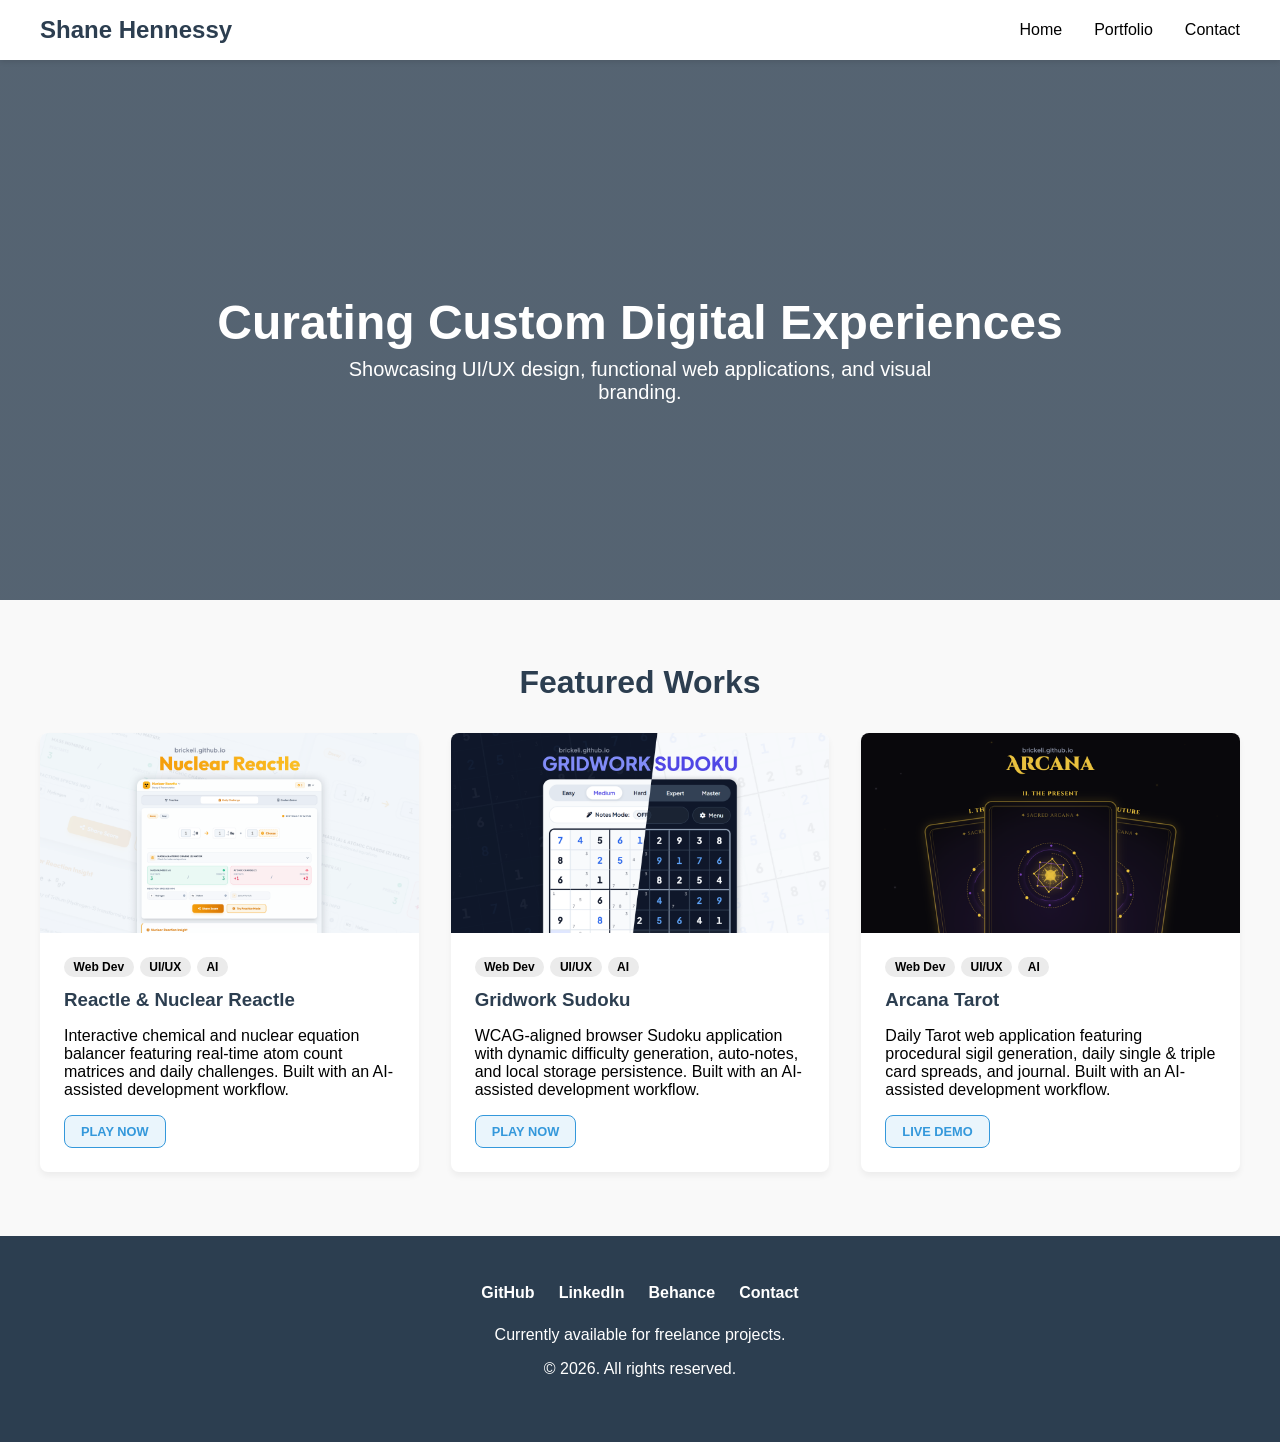
==== index.html @ 6e8be94a "Portfolio Site update" ====
<!DOCTYPE html>
<html lang="en">
<head>
    <meta charset="UTF-8">
    <meta name="viewport" content="width=device-width, initial-scale=1.0">
    <title>Shane Hennessy Portfolio | UI/UX & Design Research Development</title>
    <link rel="stylesheet" href="./css/style.css">
</head>
<body>

    <!-- 1. Navigation Bar -->
    <header>
        <div id="nav-placeholder"></div>
    </header>

    <!-- 2. Hero Area -->
    <section id="home" class="hero">
        <div class="hero-content">
            <h1>Curating Custom Digital Experiences</h1>
            <p>Showcasing UI/UX design, functional web applications, and visual branding.</p>
        </div>
    </section>

    <!-- 3. Portfolio Grid -->
    <section id="portfolio" class="portfolio-section">
        <h2>Featured Works</h2>
        <div class="portfolio-grid" id="portfolio-grid" data-featured-only="true"></div>
        <!-- Reusable Card Template -->
        <template id="portfolio-card-template">
          <article class="portfolio-card">
            <div class="card-media" role="img" aria-label=""></div>
            <div class="card-content">
              <ul class="card-tags" aria-label="Project categories"></ul>
              <h3 class="card-title"></h3>
              <p class="card-description"></p>
              <div class="card-actions">
                <a href="" class="btn btn-primary" target="_blank" rel="noopener noreferrer"></a>
                <a href="" class="btn btn-secondary" target="_blank" rel="noopener noreferrer"></a>
              </div>
            </div>
          </article>
        </template>
      </section>

    <!-- 4. Footer -->
    <footer id="contact">
       <div id="footer-placeholder"></div>
    </footer>
<script type="module" src="./main.js"></script>
</body>
</html>
---- css/style.css ----
/* Base Styles & Accessibility */
:root {
    --primary-color: 44 62 80;
    --accent-color: 52 152 219;
    --text-color: 51 51 51;
    --bg-color: 249 249 249;
    --surface-pill: 235 235 235;
}

body {
    font-family: -apple-system, BlinkMacSystemFont, "Segoe UI", Roboto, Helvetica, Arial, sans-serif;
    margin: 0;
    padding: 0;
    color: rgb(var(--text-color))
    line-height: 1.6;
    background-color: rgb(var(--bg-color))
}

a {
    text-decoration: none;
    color: rgb(var(--text-color))
    transition: color 0.3s ease;
}

a:hover, a:focus {
    color: rgb(var(--accent-color))
}
button.text-btn {
    display: block;
    margin: 30px auto;
    background: transparent;
    border: none;
    padding: 8px;
    color: rgb(var(--text-color))
    font-size: 16px;
    font-weight: 600;
    cursor: pointer;
    position: relative;
    transition: color 0.2s ease;
}
button.text-btn:hover {
  color: rgb(var(--accent-color))
}

/* 1. Navigation Bar */
header {
    background-color: #fff;
    box-shadow: 0 2px 5px rgba(0,0,0,0.1);
    position: sticky;
    top: 0;
    z-index: 100;
}

nav {
    display: flex;
    justify-content: space-between;
    align-items: center;
    max-width: 1200px;
    margin: 0 auto;
    padding: 1rem 2rem;
}

.logo {
    font-size: 1.5rem;
    font-weight: bold;
    color: rgb(var(--primary-color));
}

nav ul {
    list-style: none;
    display: flex;
    gap: 2rem;
    margin: 0;
    padding: 0;
}

/* 2. Hero Section */
.hero {
    /* Replace the URL with your actual background image */
    background: linear-gradient(rgba(44, 62, 80, 0.8), rgba(44, 62, 80, 0.8));
    height: 60vh;
    min-height: 400px;
    display: flex;
    align-items: center;
    justify-content: center;
    text-align: center;
    color: #fff;
    padding: 0 2rem;
}

.hero-content h1 {
    font-size: 3rem;
    margin-bottom: 0.5rem;
}

.hero-content p {
    font-size: 1.25rem;
    max-width: 600px;
    margin: 0 auto;
}

/* Banner Section */
.banner {
    /* Replace the URL with your actual background image */
    background: linear-gradient(rgba(44, 62, 80, 0.8), rgba(44, 62, 80, 0.8));
    height: 30vh;
    min-height: 250px;
    display: flex;
    align-items: center;
    justify-content: center;
    text-align: center;
    color: #fff;
    padding: 0 2rem;
}

.banner-content h1 {
    font-size: 3rem;
    margin-top: 5px;
    margin-bottom: 0.5rem;
}

.banner-content p {
    font-size: 1.25rem;
    max-width: 600px;
    margin: 0 auto;
}

/* 3. Portfolio Grid (3 Columns, 2 Rows) */
.portfolio-section {
    max-width: 1200px;
    margin: 4rem auto;
    padding: 0 2rem;
}

.portfolio-section h2 {
    text-align: center;
    font-size: 2rem;
    margin-bottom: 2rem;
    color: rgb(var(--primary-color));
}

.portfolio-grid {
    display: grid;
    grid-template-columns: repeat(1, 1fr);
    gap: 2rem;
}

.portfolio-card {
    background: #fff;
    border-radius: 8px;
    overflow: hidden;
    box-shadow: 0 4px 6px rgba(0,0,0,0.05);
    transition: transform 0.3s ease;
}

.portfolio-card:hover {
    transform: translateY(-5px);
}

.card-media {
    height: 200px;
    width: 100%;
    aspect-ratio: 16 / 10;
    background-color: #ddd;
    background-position: center top;
    background-size: cover;
}

.card-content {
    padding: 1.5rem;
}

.card-content h3 {
    margin: 0 0 0.5rem 0;
    color: rgb(var(--primary-color));
}

.filter-bar {
  display: flex;
  flex-wrap: wrap;
  gap: 0.5rem;
  margin-bottom: 1.5rem;
}

.filter-btn[aria-pressed="true"] {
  background-color: rgb(var(--accent-color, #111));
  color: rgb(var(--accent-contrast, #fff));
}

.card-tags {
  display: flex;
  flex-wrap: wrap;
  gap: 0.375rem;
  list-style: none;
  padding: 0;
  margin: 0 0 0.75rem;
}

.tag-pill {
  font-size: 0.75rem;
  font-weight: 600;
  padding: 0.2rem 0.6rem;
  border-radius: 999px;
  background: rgb(var(--surface-pill));
}

.visually-hidden {
  position: absolute;
  width: 1px;
  height: 1px;
  overflow: hidden;
  clip: rect(0 0 0 0);
  white-space: nowrap;
}

.card-actions {
    display: flex;
    flex-direction: row;
    gap: 1rem;
    align-items: center;
}

.btn-primary {
    background-color: rgb(var(--accent-color) / 0.1);
    border: 1px solid rgb(var(--accent-color));
    color: rgb(var(--accent-color));
    font-weight: 700;
    padding: .5rem 1rem;
    border-radius: 8px;
    font-size: 0.8rem;
    text-transform: uppercase;
}

@media (min-width: 620px) {
  .portfolio-grid {
    grid-template-columns: repeat(2, 1fr);
  }
}

@media (min-width: 769px) {
  .portfolio-grid {
    grid-template-columns: repeat(3, 1fr);
  }
}






/* Contact */
.contact {
    max-width: 1200px;
    margin: 4rem auto;
    padding: 0 2rem;
    display: flex;
    flex-direction: column;
}

.about {
  flex:1;
}
.contact-form {
  flex:2;
}

@media (min-width: 620px) {
  .contact {
    flex-direction: row;
  }
}
@media (min-width: 769px) {
  .about, .contact-form {
    flex:1;
  }
}

/* Footer */
footer {
    background-color: rgb(var(--primary-color));
    color: #fff;
    text-align: center;
    padding: 3rem 2rem;
    margin-top: 4rem;
}

.social-links {
    display: flex;
    justify-content: center;
    gap: 1.5rem;
    margin-bottom: 1.5rem;
}

.social-links a {
    color: #fff;
    font-weight: bold;
}

/* Mobile Responsiveness for Navigation */
@media (max-width: 768px) {
    nav {
        flex-direction: column;
        gap: 1rem;
    }
    nav ul {
        flex-wrap: wrap;
        justify-content: center;
    }
    .hero-content h1 {
        font-size: 2rem;
    }
}
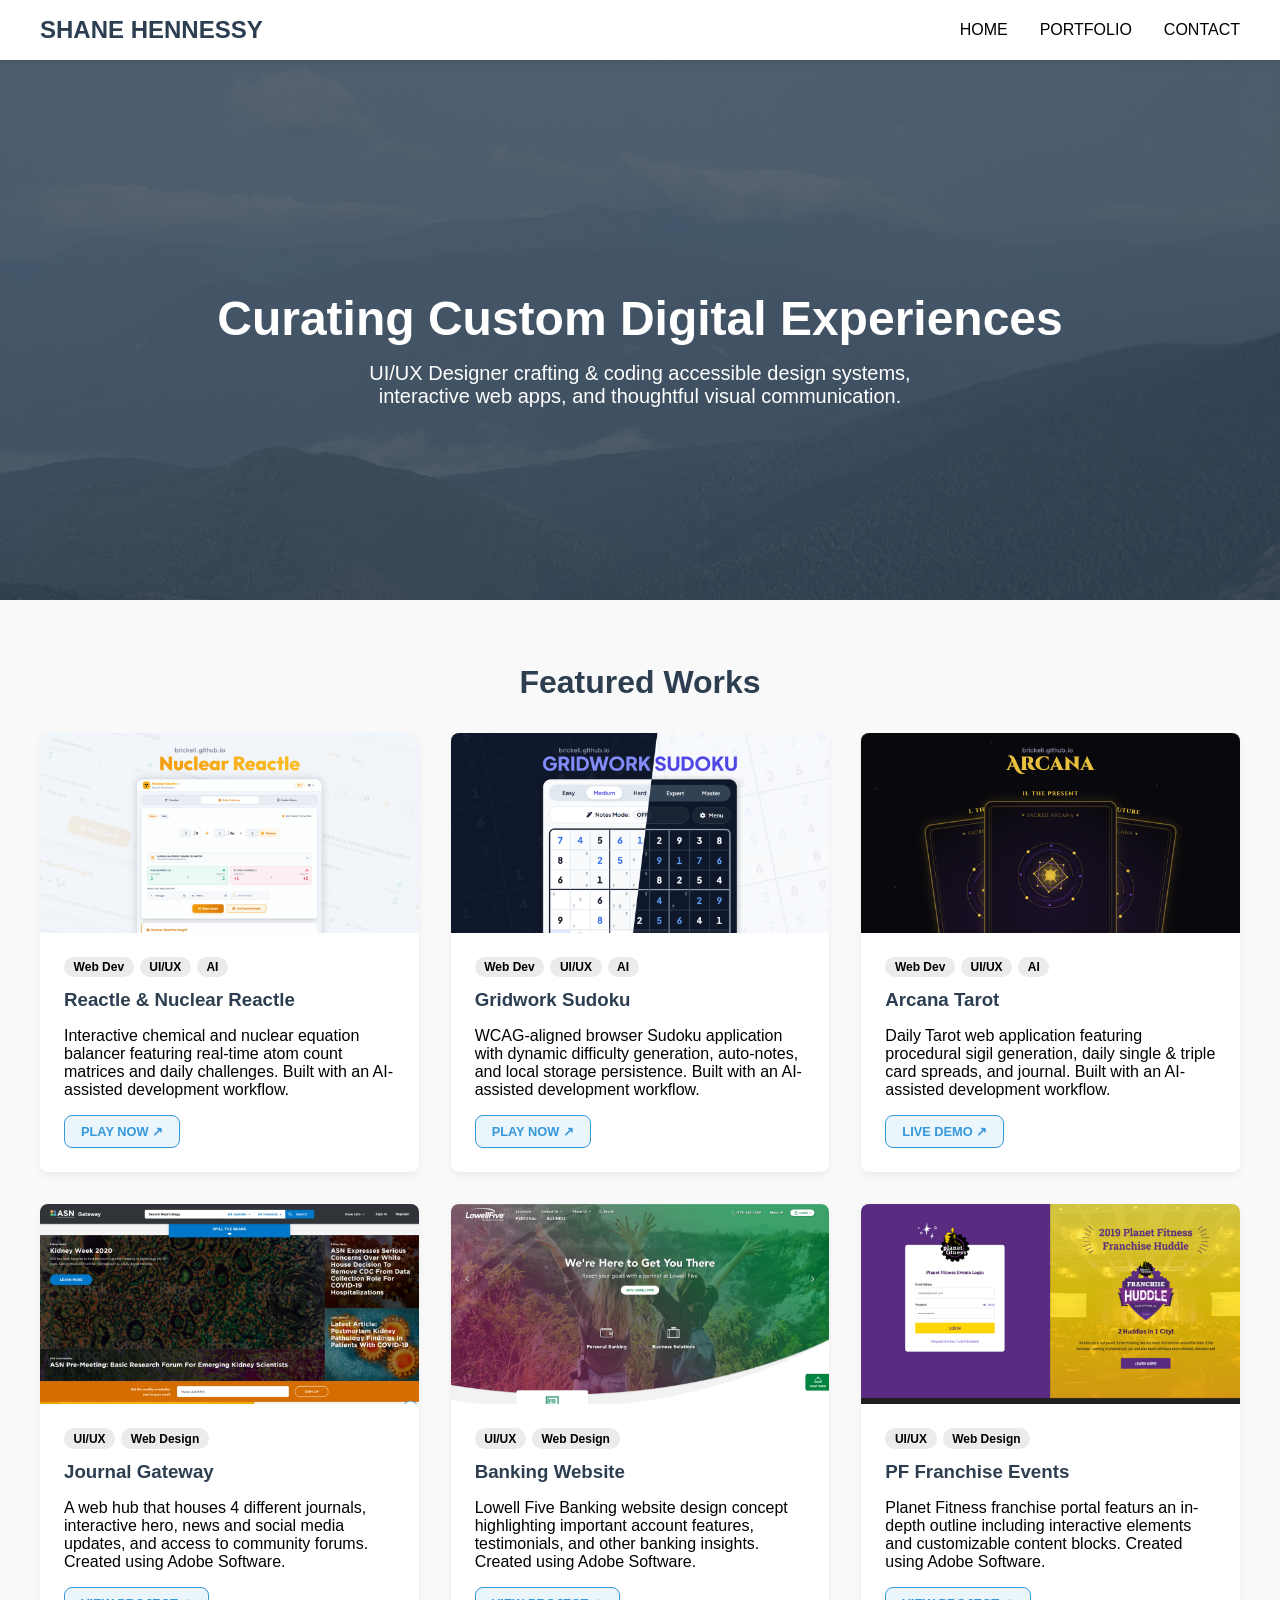
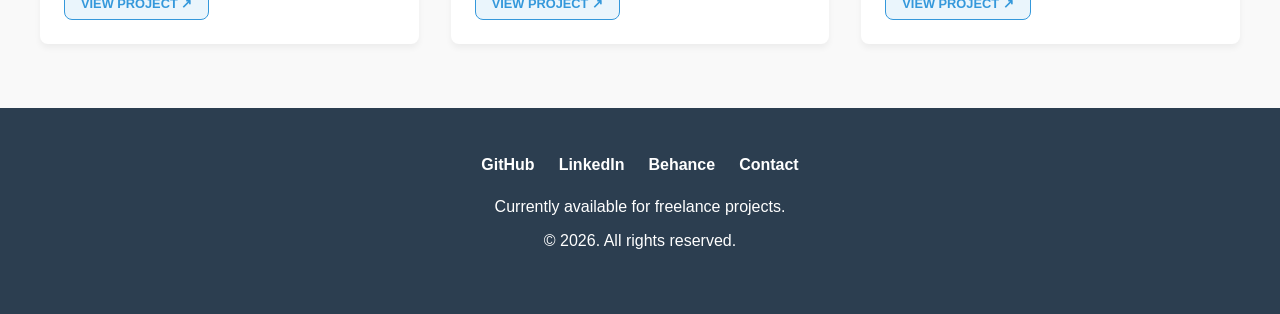
==== commit 37433b1d: "Portfolio Entries, SEO" ====
--- a/index.html
+++ b/index.html
@@ -2,9 +2,52 @@
 <html lang="en">
 <head>
     <meta charset="UTF-8">
+    <link rel="stylesheet" href="./css/style.css">
+    <link rel="icon" type="image/svg+xml" href="favicon.svg">
     <meta name="viewport" content="width=device-width, initial-scale=1.0">
-    <title>Shane Hennessy Portfolio | UI/UX & Design Research Development</title>
-    <link rel="stylesheet" href="./css/style.css">
+    <title>Shane Hennessy | Front-End Developer & UI/UX Designer</title>
+    <meta name="title" content="Shane Hennessy | UI/UX Designer & Front-End Web Developer">
+    <meta name="description" content="Portfolio of Shane Hennessy, a UI/UX Designer, Front-End Web Developer, and Graphic Designer specializing in WCAG accessibility, responsive design systems, and interactive web applications.">
+    <meta name="author" content="Shane Hennessy">
+    <link rel="canonical" href="https://brickeli.github.io/shenn.github.io/">
+
+    <!-- Open Graph / LinkedIn / Facebook -->
+    <meta property="og:type" content="website">
+    <meta property="og:url" content="https://brickeli.github.io/shenn.github.io/">
+    <meta property="og:title" content="Shane Hennessy | UI/UX Designer & Front-End Web Developer">
+    <meta property="og:description" content="Accessible design systems, interactive JavaScript web apps, and thoughtful visual communication.">
+    <meta property="og:image" content="https://brickeli.github.io/shenn.github.io/assets/thumbnails/og-preview.jpg">
+    <meta property="og:image:width" content="1200">
+    <meta property="og:image:height" content="630">
+
+    <!-- X (Twitter) Card -->
+    <meta name="twitter:card" content="summary_large_image">
+    <meta name="twitter:url" content="https://brickeli.github.io/shenn.github.io/">
+    <meta name="twitter:title" content="Shane Hennessy | UI/UX Designer & Front-End Web Developer">
+    <meta name="twitter:description" content="Accessible design systems, interactive JavaScript web apps, and thoughtful visual communication.">
+    <meta name="twitter:image" content="https://brickeli.github.io/shenn.github.io/assets/thumbnails/og-preview.jpg">
+    <script type="application/ld+json">
+      {
+        "@context": "https://schema.org",
+        "@type": "Person",
+        "name": "Shane Hennessy",
+        "url": "https://brickeli.github.io/shenn.github.io/",
+        "jobTitle": "Front-End Web Developer & UI/UX Designer",
+        "description": "Front-End Web Developer, UI/UX Designer, and Graphic Designer building WCAG-accessible interfaces and interactive web applications.",
+        "knowsAbout": [
+          "Front-End Web Development",
+          "UI/UX Design",
+          "WCAG Web Accessibility",
+          "Graphic Design",
+          "JavaScript (ES6+)",
+          "HTML5 & CSS3",
+          "Responsive Design Systems"
+        ],
+        "sameAs": [
+          "https://github.com/brickeli"
+        ]
+      }
+    </script>
 </head>
 <body>
 
@@ -17,7 +60,7 @@
     <section id="home" class="hero">
         <div class="hero-content">
             <h1>Curating Custom Digital Experiences</h1>
-            <p>Showcasing UI/UX design, functional web applications, and visual branding.</p>
+            <p>UI/UX Designer crafting & coding accessible design systems, interactive web apps, and thoughtful visual communication.</p>
         </div>
     </section>
 
--- a/css/style.css
+++ b/css/style.css
@@ -76,8 +76,11 @@
 
 /* 2. Hero Section */
 .hero {
-    /* Replace the URL with your actual background image */
-    background: linear-gradient(rgba(44, 62, 80, 0.8), rgba(44, 62, 80, 0.8));
+    background-image:
+        linear-gradient(rgba(44, 62, 80, 0.8), rgba(44, 62, 80, 0.8)),
+        url("../assets/backgrounds/hero-bg.jpg");
+    background-size: cover;
+    background-position: center;
     height: 60vh;
     min-height: 400px;
     display: flex;
@@ -90,7 +93,7 @@
 
 .hero-content h1 {
     font-size: 3rem;
-    margin-bottom: 0.5rem;
+    margin-bottom: 1rem;
 }
 
 .hero-content p {
@@ -114,13 +117,13 @@
 }
 
 .banner-content h1 {
-    font-size: 3rem;
+    font-size: 2.5rem;
     margin-top: 5px;
     margin-bottom: 0.5rem;
 }
 
 .banner-content p {
-    font-size: 1.25rem;
+    font-size: 1rem;
     max-width: 600px;
     margin: 0 auto;
 }
@@ -229,6 +232,10 @@
     border-radius: 8px;
     font-size: 0.8rem;
     text-transform: uppercase;
+}
+
+.btn-primary:hover {
+    background-color: rgb(var(--accent-color) / 0.25);
 }
 
 @media (min-width: 620px) {
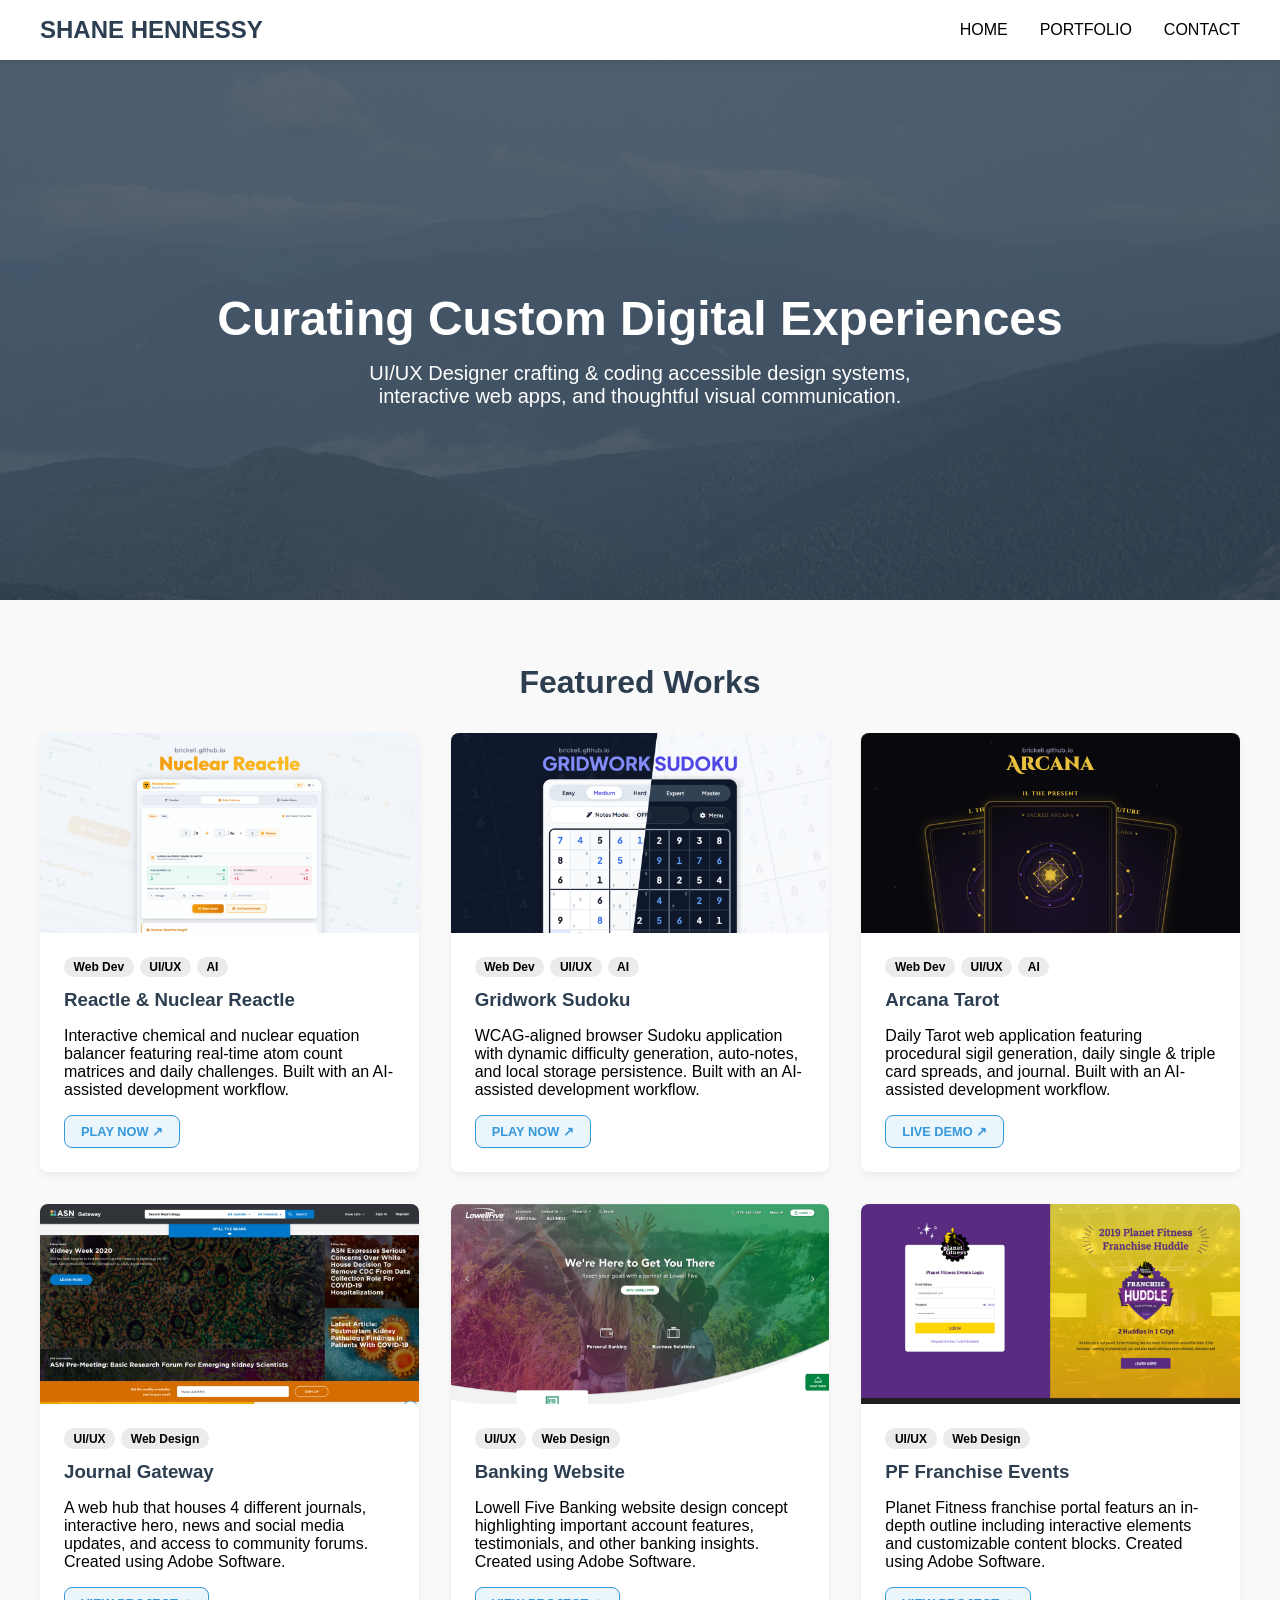
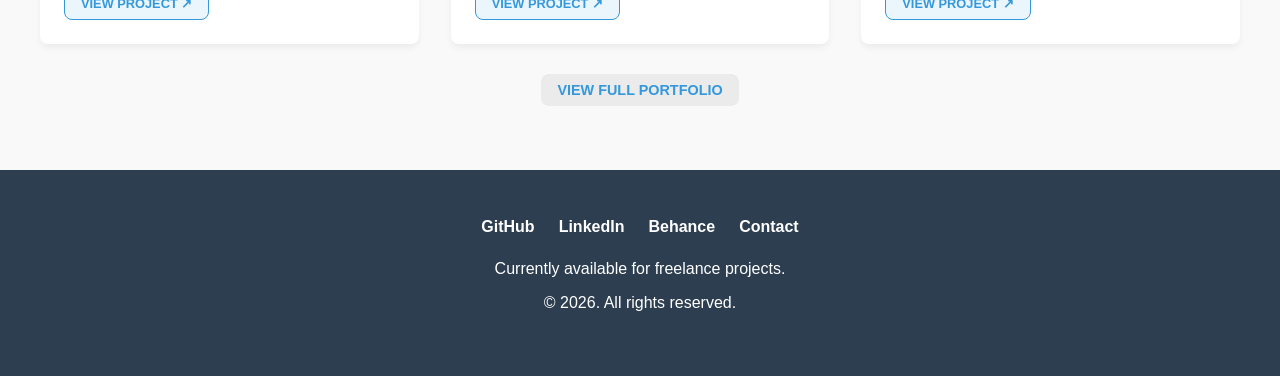
==== commit ba225278: "Contact Updates" ====
--- a/index.html
+++ b/index.html
@@ -5,7 +5,7 @@
     <link rel="stylesheet" href="./css/style.css">
     <link rel="icon" type="image/svg+xml" href="favicon.svg">
     <meta name="viewport" content="width=device-width, initial-scale=1.0">
-    <title>Shane Hennessy | Front-End Developer & UI/UX Designer</title>
+    <title>Shane Hennessy | UI/UX Designer & Front-End Developer</title>
     <meta name="title" content="Shane Hennessy | UI/UX Designer & Front-End Web Developer">
     <meta name="description" content="Portfolio of Shane Hennessy, a UI/UX Designer, Front-End Web Developer, and Graphic Designer specializing in WCAG accessibility, responsive design systems, and interactive web applications.">
     <meta name="author" content="Shane Hennessy">
@@ -16,7 +16,7 @@
     <meta property="og:url" content="https://brickeli.github.io/shenn.github.io/">
     <meta property="og:title" content="Shane Hennessy | UI/UX Designer & Front-End Web Developer">
     <meta property="og:description" content="Accessible design systems, interactive JavaScript web apps, and thoughtful visual communication.">
-    <meta property="og:image" content="https://brickeli.github.io/shenn.github.io/assets/thumbnails/og-preview.jpg">
+    <meta property="og:image" content="https://brickeli.github.io/shenn.github.io/assets/thumbnails/og-preview.png">
     <meta property="og:image:width" content="1200">
     <meta property="og:image:height" content="630">
 
@@ -25,7 +25,7 @@
     <meta name="twitter:url" content="https://brickeli.github.io/shenn.github.io/">
     <meta name="twitter:title" content="Shane Hennessy | UI/UX Designer & Front-End Web Developer">
     <meta name="twitter:description" content="Accessible design systems, interactive JavaScript web apps, and thoughtful visual communication.">
-    <meta name="twitter:image" content="https://brickeli.github.io/shenn.github.io/assets/thumbnails/og-preview.jpg">
+    <meta name="twitter:image" content="https://brickeli.github.io/shenn.github.io/assets/thumbnails/og-preview.png">
     <script type="application/ld+json">
       {
         "@context": "https://schema.org",
@@ -83,6 +83,7 @@
             </div>
           </article>
         </template>
+        <button type="page-button" class="text-btn"><a href="./portfolio.html" rel="noopener noreferrer">VIEW FULL PORTFOLIO</a></button>
       </section>
 
     <!-- 4. Footer -->
--- a/css/style.css
+++ b/css/style.css
@@ -7,6 +7,11 @@
     --surface-pill: 235 235 235;
 }
 
+html {
+  -webkit-text-size-adjust: none;
+  text-size-adjust: none;
+}
+
 body {
     font-family: -apple-system, BlinkMacSystemFont, "Segoe UI", Roboto, Helvetica, Arial, sans-serif;
     margin: 0;
@@ -16,6 +21,38 @@
     background-color: rgb(var(--bg-color))
 }
 
+input, button, textarea, select {
+  font: inherit;
+}
+
+h1, h2, h3, h4, h5, h6 {
+  text-wrap: balance;
+  overflow-wrap: break-word;
+}
+
+p {
+  text-wrap: pretty;
+  overflow-wrap: break-word;
+}
+
+button.text-btn {
+    display: block;
+    margin: 30px auto;
+    background-color: rgb(var(--surface-pill));
+    border: none;
+    padding: .5rem 1rem;
+    color: rgb(var(--accent-color));
+    font-size: 0.9rem;
+    font-weight: 600;
+    cursor: pointer;
+    position: relative;
+    transition: all 0.2s ease;
+    border-radius: 8px;
+}
+button.text-btn:hover {
+  background-color: rgb(var(--accent-color) / 0.15);
+}
+
 a {
     text-decoration: none;
     color: rgb(var(--text-color))
@@ -24,22 +61,6 @@
 
 a:hover, a:focus {
     color: rgb(var(--accent-color))
-}
-button.text-btn {
-    display: block;
-    margin: 30px auto;
-    background: transparent;
-    border: none;
-    padding: 8px;
-    color: rgb(var(--text-color))
-    font-size: 16px;
-    font-weight: 600;
-    cursor: pointer;
-    position: relative;
-    transition: color 0.2s ease;
-}
-button.text-btn:hover {
-  color: rgb(var(--accent-color))
 }
 
 /* 1. Navigation Bar */
@@ -128,7 +149,7 @@
     margin: 0 auto;
 }
 
-/* 3. Portfolio Grid (3 Columns, 2 Rows) */
+/* 3. Portfolio Grid */
 .portfolio-section {
     max-width: 1200px;
     margin: 4rem auto;
@@ -267,18 +288,31 @@
 .about {
   flex:1;
 }
+
+.contact span {
+  font-weight: 700;
+}
+
+.intro {
+  border-bottom: 1px solid rgb(var(--surface-pill));
+  margin-bottom: 1rem;
+}
+
+
+.details p {
+  font-size: 0.85rem;
+  margin-bottom: 0.75rem;
+  margin-top:0;
+}
+
+
 .contact-form {
   flex:2;
 }
 
-@media (min-width: 620px) {
+@media (min-width: 700px) {
   .contact {
     flex-direction: row;
-  }
-}
-@media (min-width: 769px) {
-  .about, .contact-form {
-    flex:1;
   }
 }
 
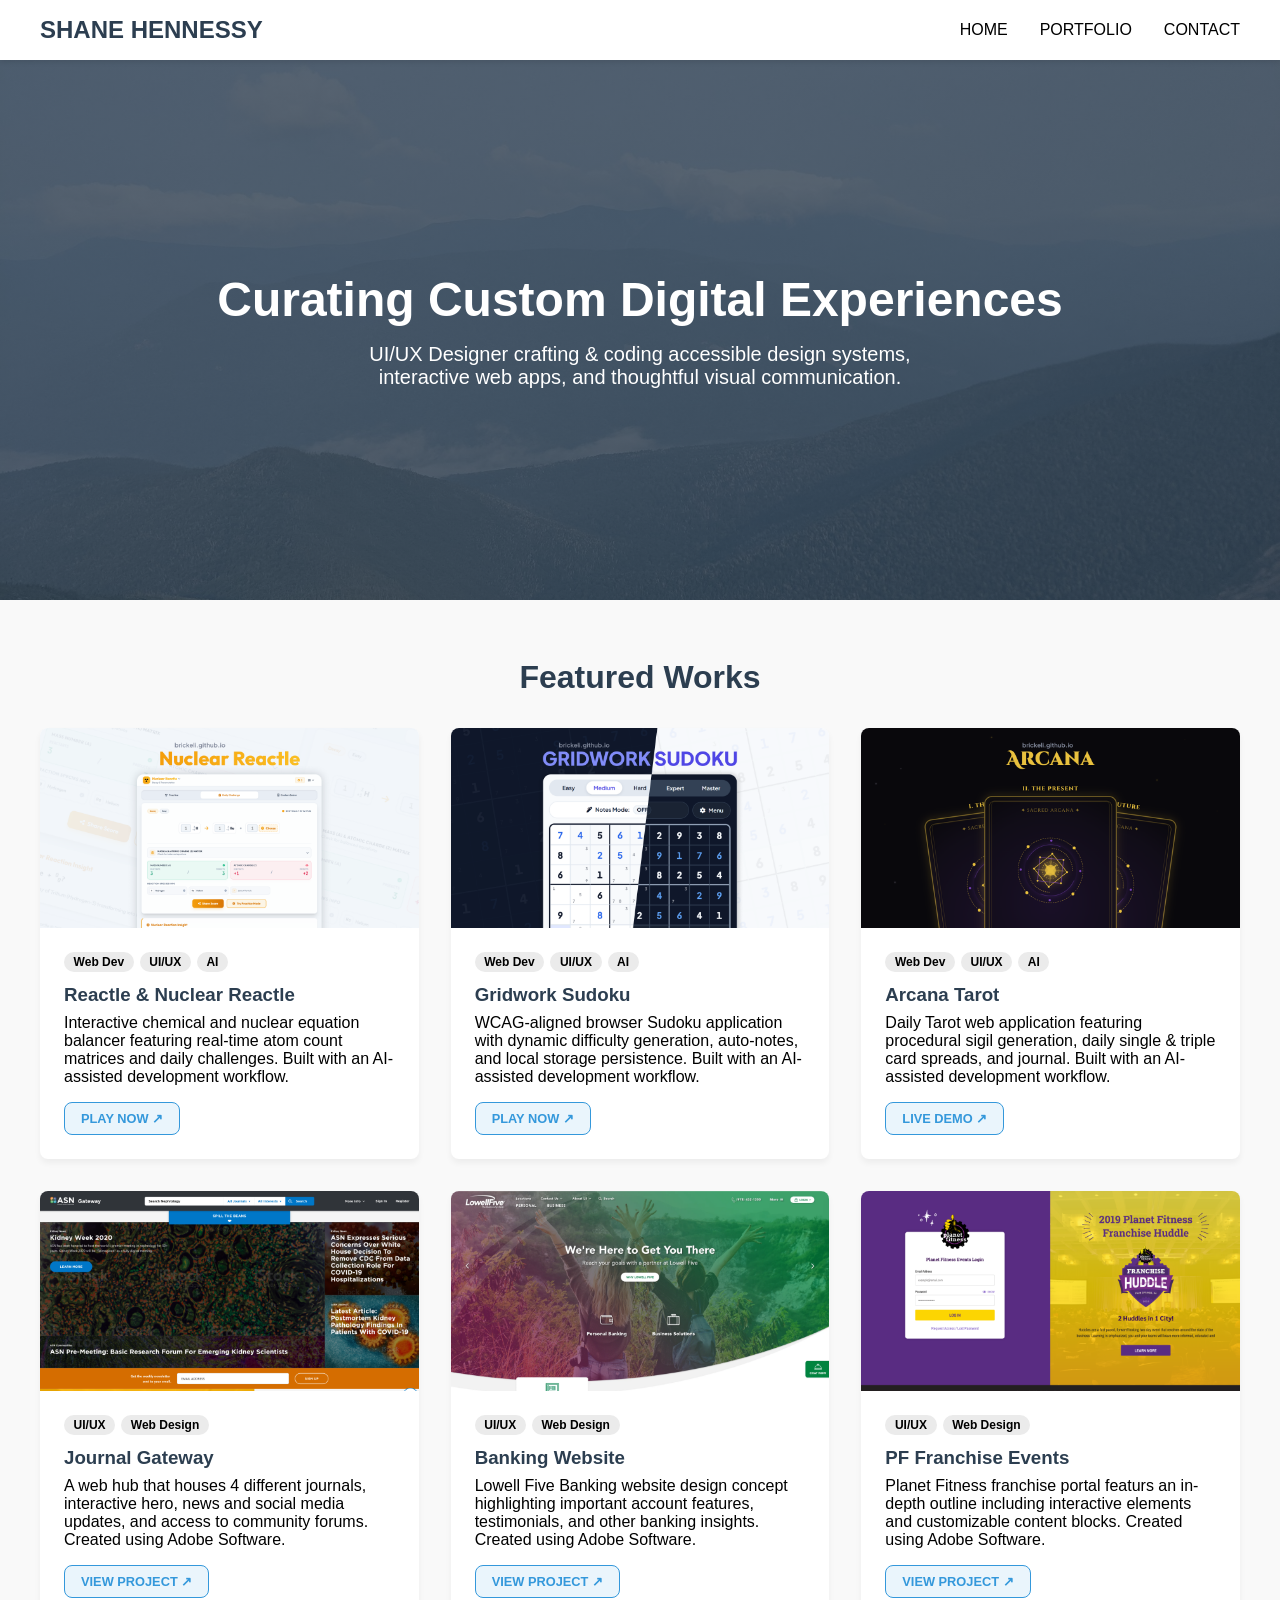
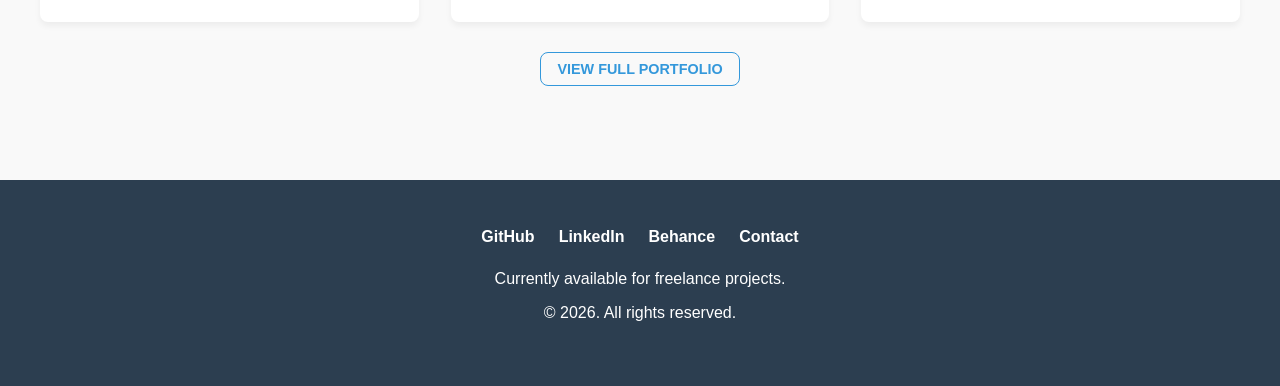
==== commit ee22e83d: "Content & Details update" ====
--- a/index.html
+++ b/index.html
@@ -65,7 +65,7 @@
     </section>
 
     <!-- 3. Portfolio Grid -->
-    <section id="portfolio" class="portfolio-section">
+    <section id="portfolio" class="content">
         <h2>Featured Works</h2>
         <div class="portfolio-grid" id="portfolio-grid" data-featured-only="true"></div>
         <!-- Reusable Card Template -->
--- a/css/style.css
+++ b/css/style.css
@@ -5,6 +5,7 @@
     --text-color: 51 51 51;
     --bg-color: 249 249 249;
     --surface-pill: 235 235 235;
+    --white: 255 255 255;
 }
 
 html {
@@ -30,20 +31,32 @@
   overflow-wrap: break-word;
 }
 
+h1 {
+    font-size: 3rem;
+    margin: 0 0 1rem 0;
+}
+
+h2 {
+    font-size: 2rem;
+    margin-bottom: 2rem;
+    color: rgb(var(--primary-color));
+}
+
 p {
   text-wrap: pretty;
   overflow-wrap: break-word;
+  margin: 0 0 1rem 0;
 }
 
 button.text-btn {
     display: block;
     margin: 30px auto;
-    background-color: rgb(var(--surface-pill));
-    border: none;
+    background-color: rgb(var(--accent-color) / 0);
+    border: 1px solid rgb(var(--accent-color));
     padding: .5rem 1rem;
     color: rgb(var(--accent-color));
     font-size: 0.9rem;
-    font-weight: 600;
+    font-weight: 700;
     cursor: pointer;
     position: relative;
     transition: all 0.2s ease;
@@ -93,6 +106,18 @@
     gap: 2rem;
     margin: 0;
     padding: 0;
+}
+
+.content {
+    max-width: 1200px;
+    margin: 2rem auto;
+    padding: 0 2rem;
+    display: flex;
+    flex-direction: column;
+}
+
+.content h2 {
+  text-align: center;
 }
 
 /* 2. Hero Section */
@@ -112,12 +137,7 @@
     padding: 0 2rem;
 }
 
-.hero-content h1 {
-    font-size: 3rem;
-    margin-bottom: 1rem;
-}
-
-.hero-content p {
+.hero-content p, .banner-content p {
     font-size: 1.25rem;
     max-width: 600px;
     margin: 0 auto;
@@ -125,8 +145,9 @@
 
 /* Banner Section */
 .banner {
-    /* Replace the URL with your actual background image */
-    background: linear-gradient(rgba(44, 62, 80, 0.8), rgba(44, 62, 80, 0.8));
+    background-image:
+        linear-gradient(rgba(44, 62, 80, 0.8), rgba(44, 62, 80, 0.8)),
+        url("../assets/backgrounds/banner-bg.jpg");
     height: 30vh;
     min-height: 250px;
     display: flex;
@@ -137,31 +158,7 @@
     padding: 0 2rem;
 }
 
-.banner-content h1 {
-    font-size: 2.5rem;
-    margin-top: 5px;
-    margin-bottom: 0.5rem;
-}
-
-.banner-content p {
-    font-size: 1rem;
-    max-width: 600px;
-    margin: 0 auto;
-}
-
 /* 3. Portfolio Grid */
-.portfolio-section {
-    max-width: 1200px;
-    margin: 4rem auto;
-    padding: 0 2rem;
-}
-
-.portfolio-section h2 {
-    text-align: center;
-    font-size: 2rem;
-    margin-bottom: 2rem;
-    color: rgb(var(--primary-color));
-}
 
 .portfolio-grid {
     display: grid;
@@ -240,7 +237,7 @@
 .card-actions {
     display: flex;
     flex-direction: row;
-    gap: 1rem;
+    gap: 0.5rem;
     align-items: center;
 }
 
@@ -259,6 +256,20 @@
     background-color: rgb(var(--accent-color) / 0.25);
 }
 
+.btn-secondary {
+    color: rgb(var(--accent-color));
+    font-weight: 700;
+    padding: .5rem 1rem;
+    border-radius: 8px;
+    font-size: 0.8rem;
+    text-transform: uppercase;
+}
+
+.btn-secondary:hover {
+    background-color: rgb(var(--accent-color) / 0.15);
+}
+
+
 @media (min-width: 620px) {
   .portfolio-grid {
     grid-template-columns: repeat(2, 1fr);
@@ -272,25 +283,24 @@
 }
 
 
-
-
-
-
 /* Contact */
-.contact {
+
+.contact-content {
     max-width: 1200px;
-    margin: 4rem auto;
-    padding: 0 2rem;
+    margin: 2rem auto;
     display: flex;
     flex-direction: column;
 }
 
+.uneven-two-column {
+  display: flex;
+  flex-direction:row;
+}
+
 .about {
-  flex:1;
-}
-
-.contact span {
-  font-weight: 700;
+  flex:1.25;
+  padding: 0 2rem;
+  margin-bottom:1rem;
 }
 
 .intro {
@@ -298,6 +308,9 @@
   margin-bottom: 1rem;
 }
 
+.details span {
+  font-weight: 700;
+}
 
 .details p {
   font-size: 0.85rem;
@@ -305,14 +318,21 @@
   margin-top:0;
 }
 
-
 .contact-form {
-  flex:2;
-}
-
-@media (min-width: 700px) {
-  .contact {
-    flex-direction: row;
+  flex:1.75;
+}
+
+.contact-quick-links {
+  display: flex;
+  flex-wrap: wrap;
+  gap: 0.875rem;
+  margin-top: 1.5rem;
+}
+
+
+@media (max-width: 768px) {
+  .uneven-two-column {
+    flex-direction: column;
   }
 }
 
@@ -347,7 +367,14 @@
         flex-wrap: wrap;
         justify-content: center;
     }
-    .hero-content h1 {
+    h1 {
         font-size: 2rem;
     }
-}
+    .banner, .hero {
+      padding: 0 1rem;
+    }
+    .hero-content p, .banner-content p {
+        font-size: 1.15rem;
+    }
+
+}
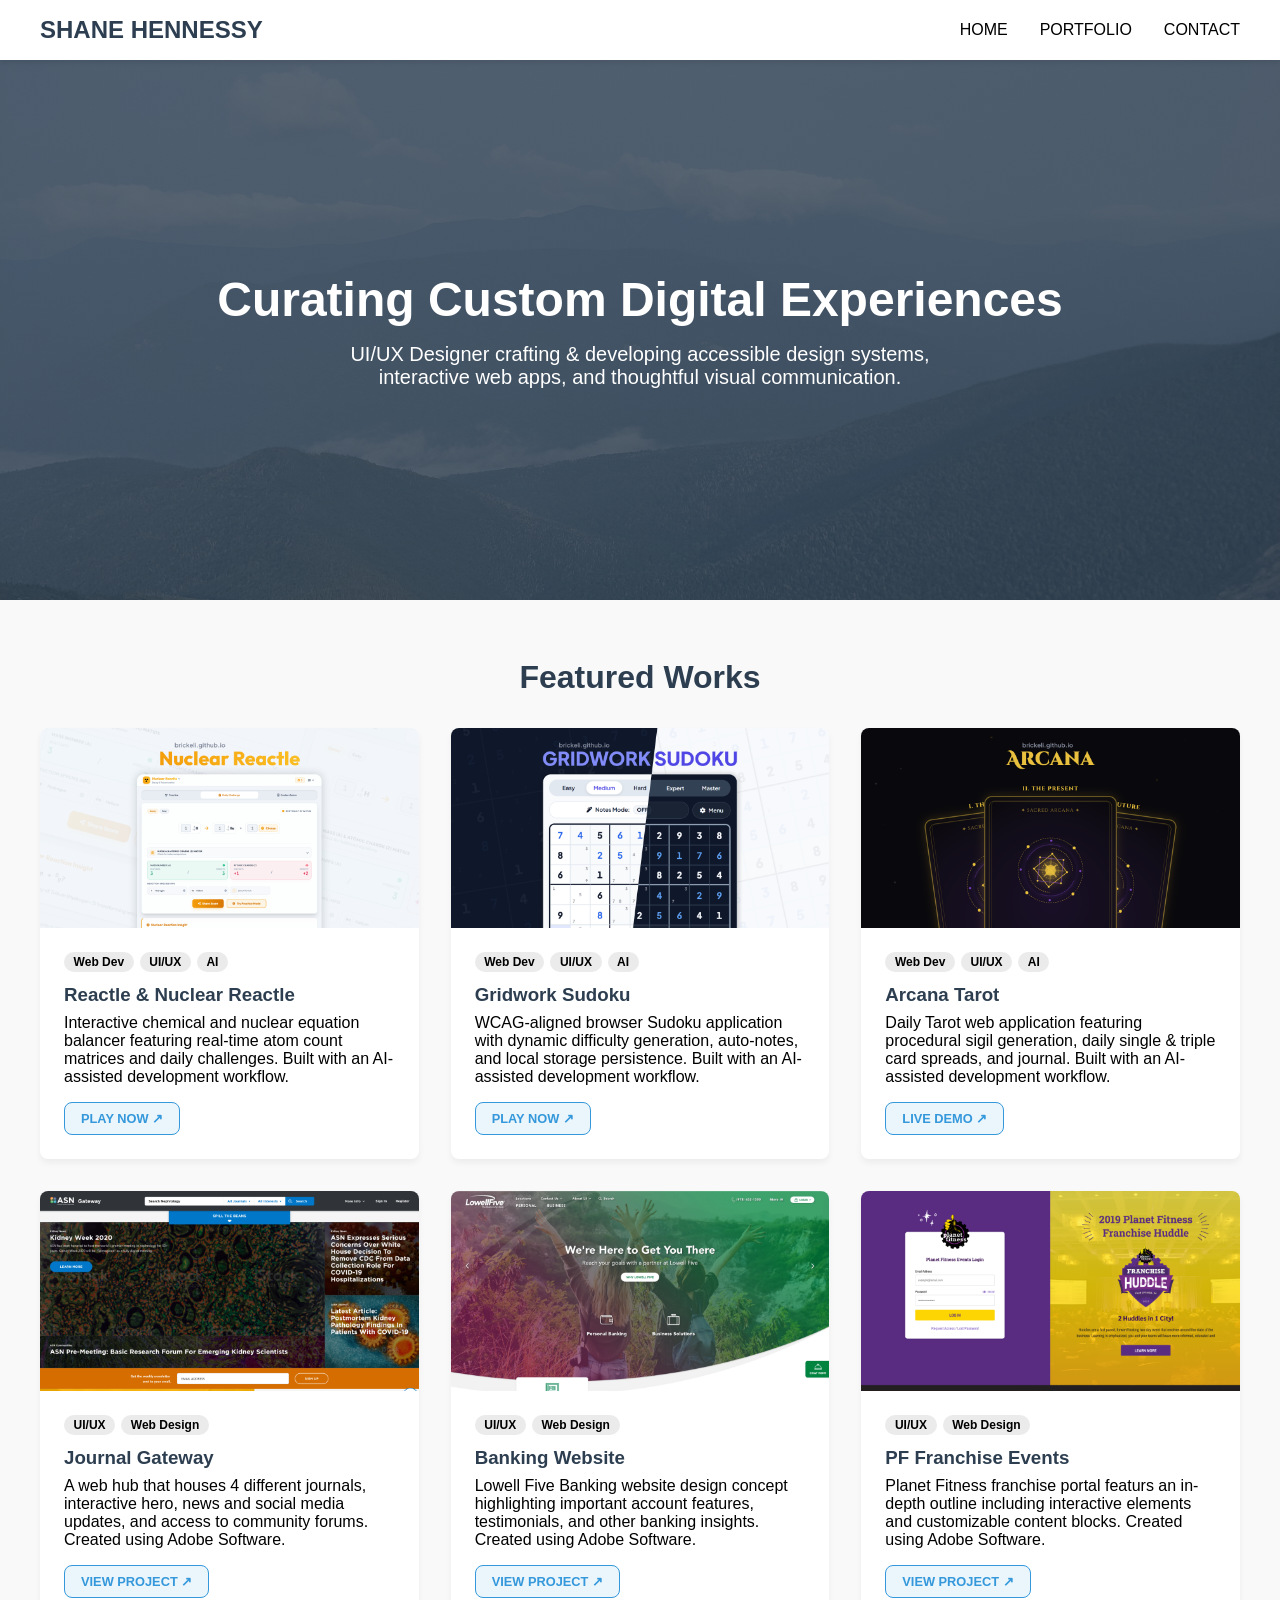
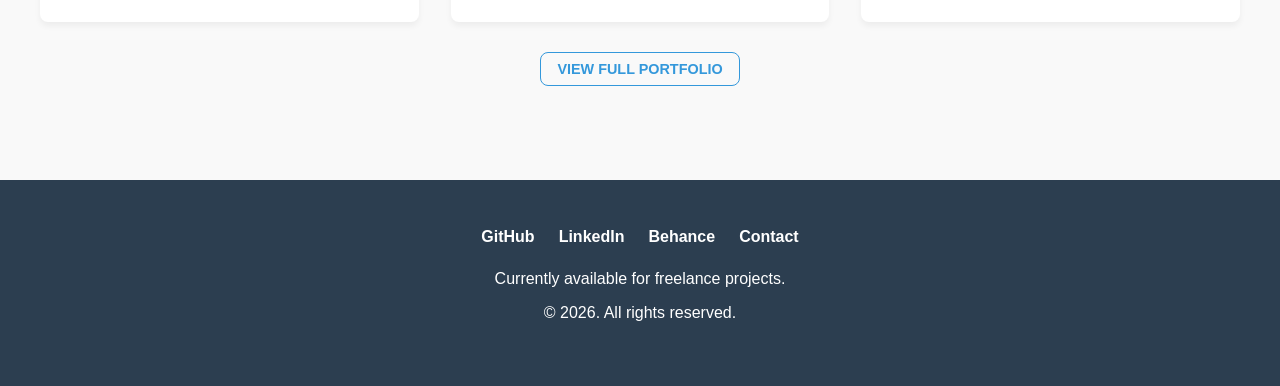
==== commit dc2cbcf1: "SEO url adjustments" ====
--- a/index.html
+++ b/index.html
@@ -9,29 +9,29 @@
     <meta name="title" content="Shane Hennessy | UI/UX Designer & Front-End Web Developer">
     <meta name="description" content="Portfolio of Shane Hennessy, a UI/UX Designer, Front-End Web Developer, and Graphic Designer specializing in WCAG accessibility, responsive design systems, and interactive web applications.">
     <meta name="author" content="Shane Hennessy">
-    <link rel="canonical" href="https://brickeli.github.io/shenn.github.io/">
+    <link rel="canonical" href="https://www.hennessyshane.com/">
 
     <!-- Open Graph / LinkedIn / Facebook -->
     <meta property="og:type" content="website">
-    <meta property="og:url" content="https://brickeli.github.io/shenn.github.io/">
+    <meta property="og:url" content="https://www.hennessyshane.com/">
     <meta property="og:title" content="Shane Hennessy | UI/UX Designer & Front-End Web Developer">
     <meta property="og:description" content="Accessible design systems, interactive JavaScript web apps, and thoughtful visual communication.">
-    <meta property="og:image" content="https://brickeli.github.io/shenn.github.io/assets/thumbnails/og-preview.png">
+    <meta property="og:image" content="https://www.hennessyshane.com/assets/thumbnails/og-preview.png">
     <meta property="og:image:width" content="1200">
     <meta property="og:image:height" content="630">
 
     <!-- X (Twitter) Card -->
     <meta name="twitter:card" content="summary_large_image">
-    <meta name="twitter:url" content="https://brickeli.github.io/shenn.github.io/">
+    <meta name="twitter:url" content="https://www.hennessyshane.com/">
     <meta name="twitter:title" content="Shane Hennessy | UI/UX Designer & Front-End Web Developer">
     <meta name="twitter:description" content="Accessible design systems, interactive JavaScript web apps, and thoughtful visual communication.">
-    <meta name="twitter:image" content="https://brickeli.github.io/shenn.github.io/assets/thumbnails/og-preview.png">
+    <meta name="twitter:image" content="https://www.hennessyshane.com/assets/thumbnails/og-preview.png">
     <script type="application/ld+json">
       {
         "@context": "https://schema.org",
         "@type": "Person",
         "name": "Shane Hennessy",
-        "url": "https://brickeli.github.io/shenn.github.io/",
+        "url": "https://www.hennessyshane.com/",
         "jobTitle": "Front-End Web Developer & UI/UX Designer",
         "description": "Front-End Web Developer, UI/UX Designer, and Graphic Designer building WCAG-accessible interfaces and interactive web applications.",
         "knowsAbout": [
@@ -60,7 +60,7 @@
     <section id="home" class="hero">
         <div class="hero-content">
             <h1>Curating Custom Digital Experiences</h1>
-            <p>UI/UX Designer crafting & coding accessible design systems, interactive web apps, and thoughtful visual communication.</p>
+            <p>UI/UX Designer crafting & developing accessible design systems, interactive web apps, and thoughtful visual communication.</p>
         </div>
     </section>
 
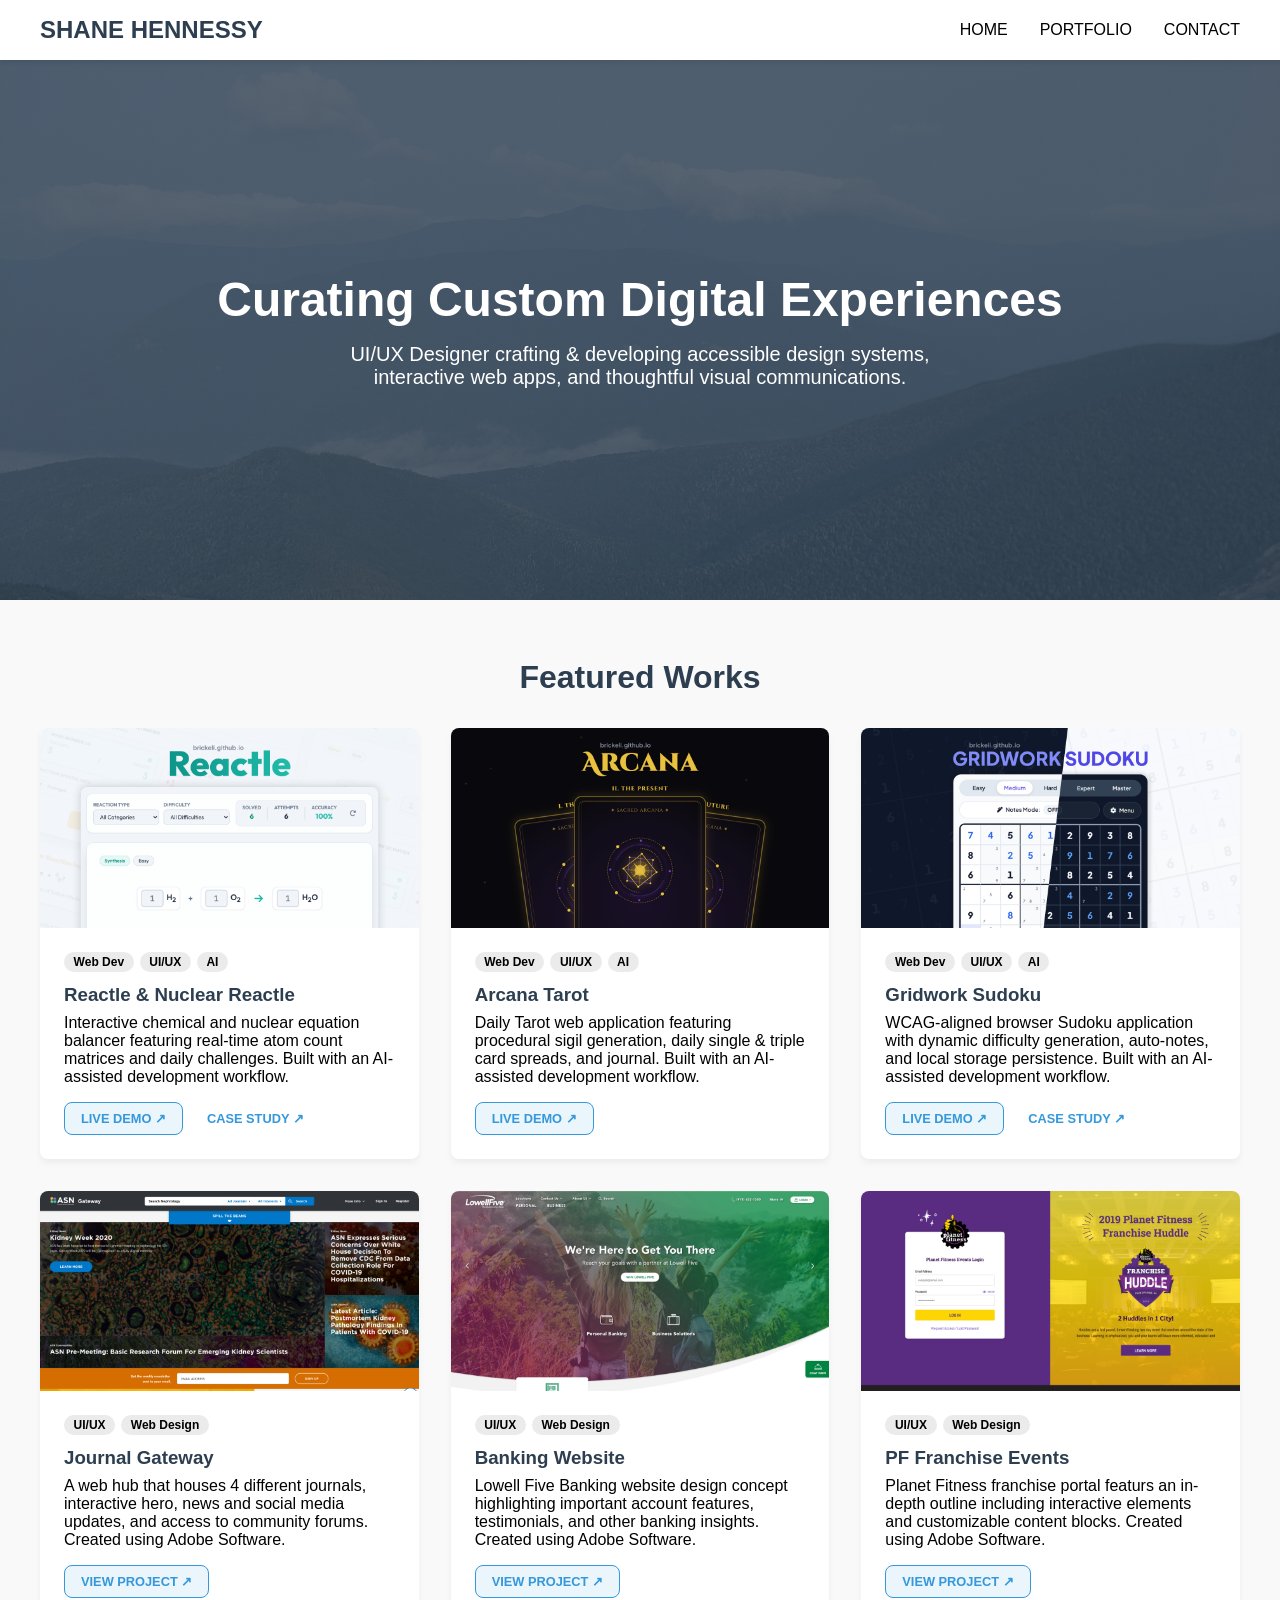
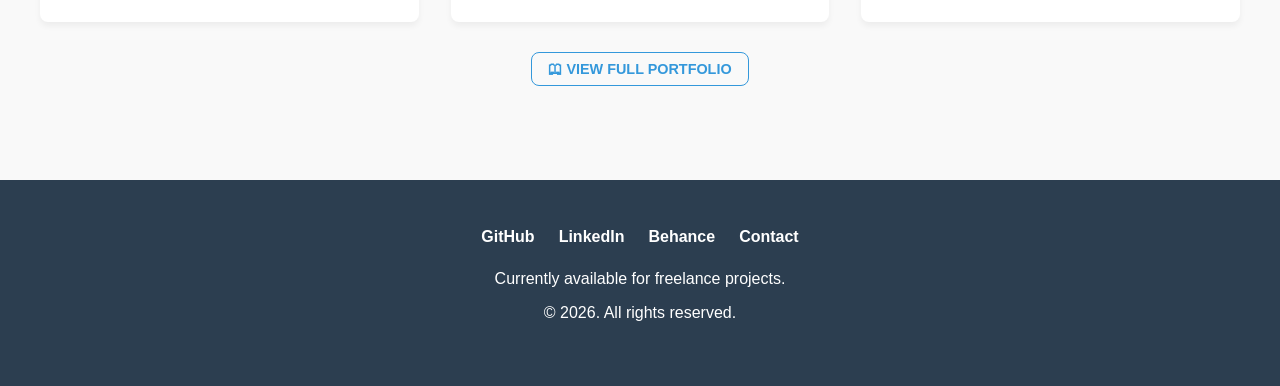
==== commit 2dc9b81e: "Fixed analytics, typos, and added new portolfio item" ====
--- a/index.html
+++ b/index.html
@@ -4,6 +4,15 @@
     <meta charset="UTF-8">
     <link rel="stylesheet" href="./css/style.css">
     <link rel="icon" type="image/svg+xml" href="favicon.svg">
+    <!-- Google tag (gtag.js) -->
+    <script async src="https://www.googletagmanager.com/gtag/js?id=G-2WPNHQ28ZM"></script>
+    <script>
+      window.dataLayer = window.dataLayer || [];
+      function gtag(){dataLayer.push(arguments);}
+      gtag('js', new Date());
+
+      gtag('config', 'G-2WPNHQ28ZM');
+    </script>
     <meta name="viewport" content="width=device-width, initial-scale=1.0">
     <title>Shane Hennessy | UI/UX Designer & Front-End Developer</title>
     <meta name="title" content="Shane Hennessy | UI/UX Designer & Front-End Web Developer">
@@ -60,7 +69,7 @@
     <section id="home" class="hero">
         <div class="hero-content">
             <h1>Curating Custom Digital Experiences</h1>
-            <p>UI/UX Designer crafting & developing accessible design systems, interactive web apps, and thoughtful visual communication.</p>
+            <p>UI/UX Designer crafting & developing accessible design systems, interactive web apps, and thoughtful visual communications.</p>
         </div>
     </section>
 
@@ -83,7 +92,7 @@
             </div>
           </article>
         </template>
-        <button type="page-button" class="text-btn"><a href="./portfolio.html" rel="noopener noreferrer">VIEW FULL PORTFOLIO</a></button>
+        <button type="page-button" class="text-btn"><a href="./portfolio.html" rel="noopener noreferrer">🕮 VIEW FULL PORTFOLIO</a></button>
       </section>
 
     <!-- 4. Footer -->
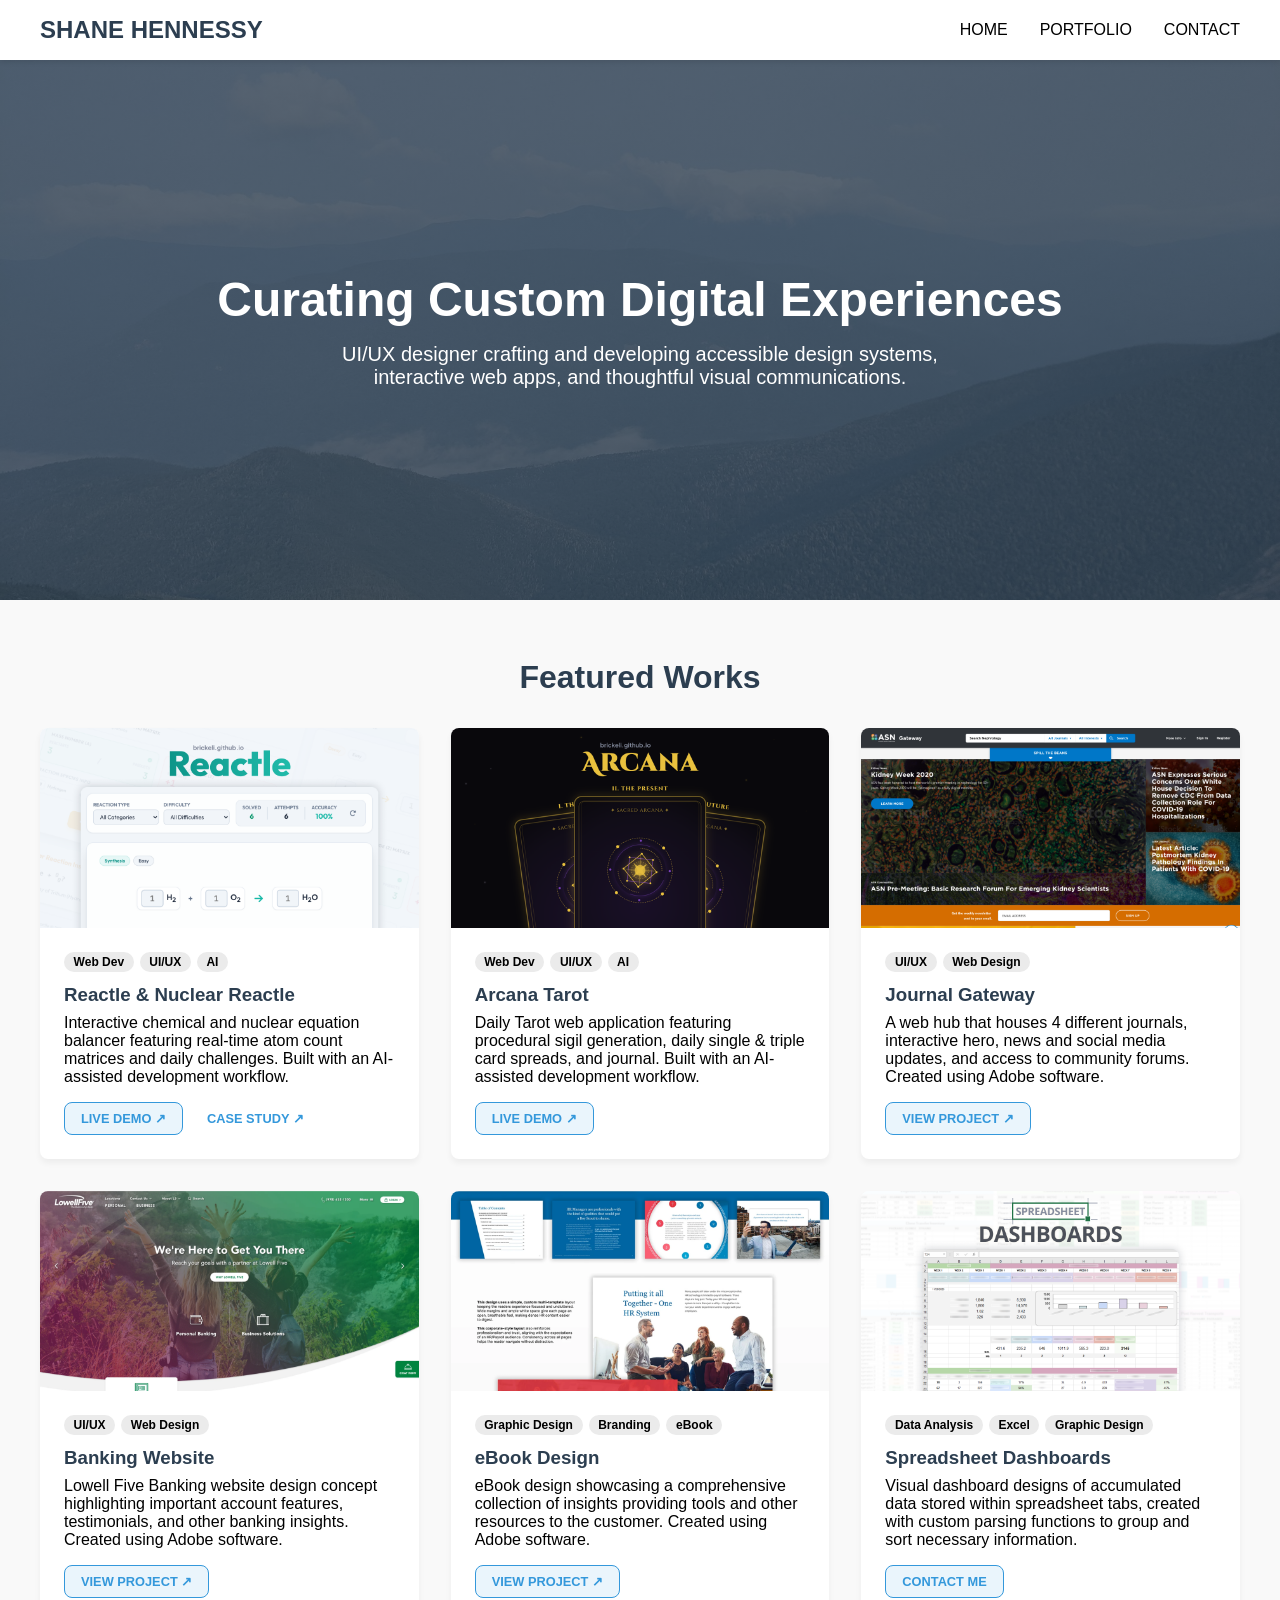
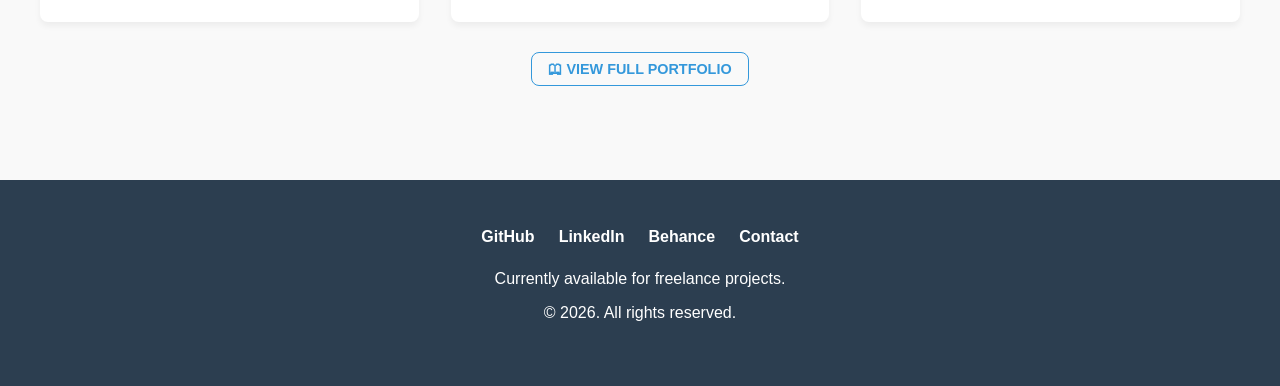
==== commit f86d2e22: "Portfolio Latest Updates (spelling, project organization)" ====
--- a/index.html
+++ b/index.html
@@ -59,25 +59,18 @@
     </script>
 </head>
 <body>
-
-    <!-- 1. Navigation Bar -->
     <header>
         <div id="nav-placeholder"></div>
     </header>
-
-    <!-- 2. Hero Area -->
     <section id="home" class="hero">
-        <div class="hero-content">
-            <h1>Curating Custom Digital Experiences</h1>
-            <p>UI/UX Designer crafting & developing accessible design systems, interactive web apps, and thoughtful visual communications.</p>
-        </div>
+      <div class="hero-content">
+          <h1>Curating Custom Digital Experiences</h1>
+          <p>UI/UX designer crafting and developing accessible design systems, interactive web apps, and thoughtful visual communications.</p>
+      </div>
     </section>
-
-    <!-- 3. Portfolio Grid -->
     <section id="portfolio" class="content">
         <h2>Featured Works</h2>
         <div class="portfolio-grid" id="portfolio-grid" data-featured-only="true"></div>
-        <!-- Reusable Card Template -->
         <template id="portfolio-card-template">
           <article class="portfolio-card">
             <div class="card-media" role="img" aria-label=""></div>
@@ -94,8 +87,6 @@
         </template>
         <button type="page-button" class="text-btn"><a href="./portfolio.html" rel="noopener noreferrer">🕮 VIEW FULL PORTFOLIO</a></button>
       </section>
-
-    <!-- 4. Footer -->
     <footer id="contact">
        <div id="footer-placeholder"></div>
     </footer>
